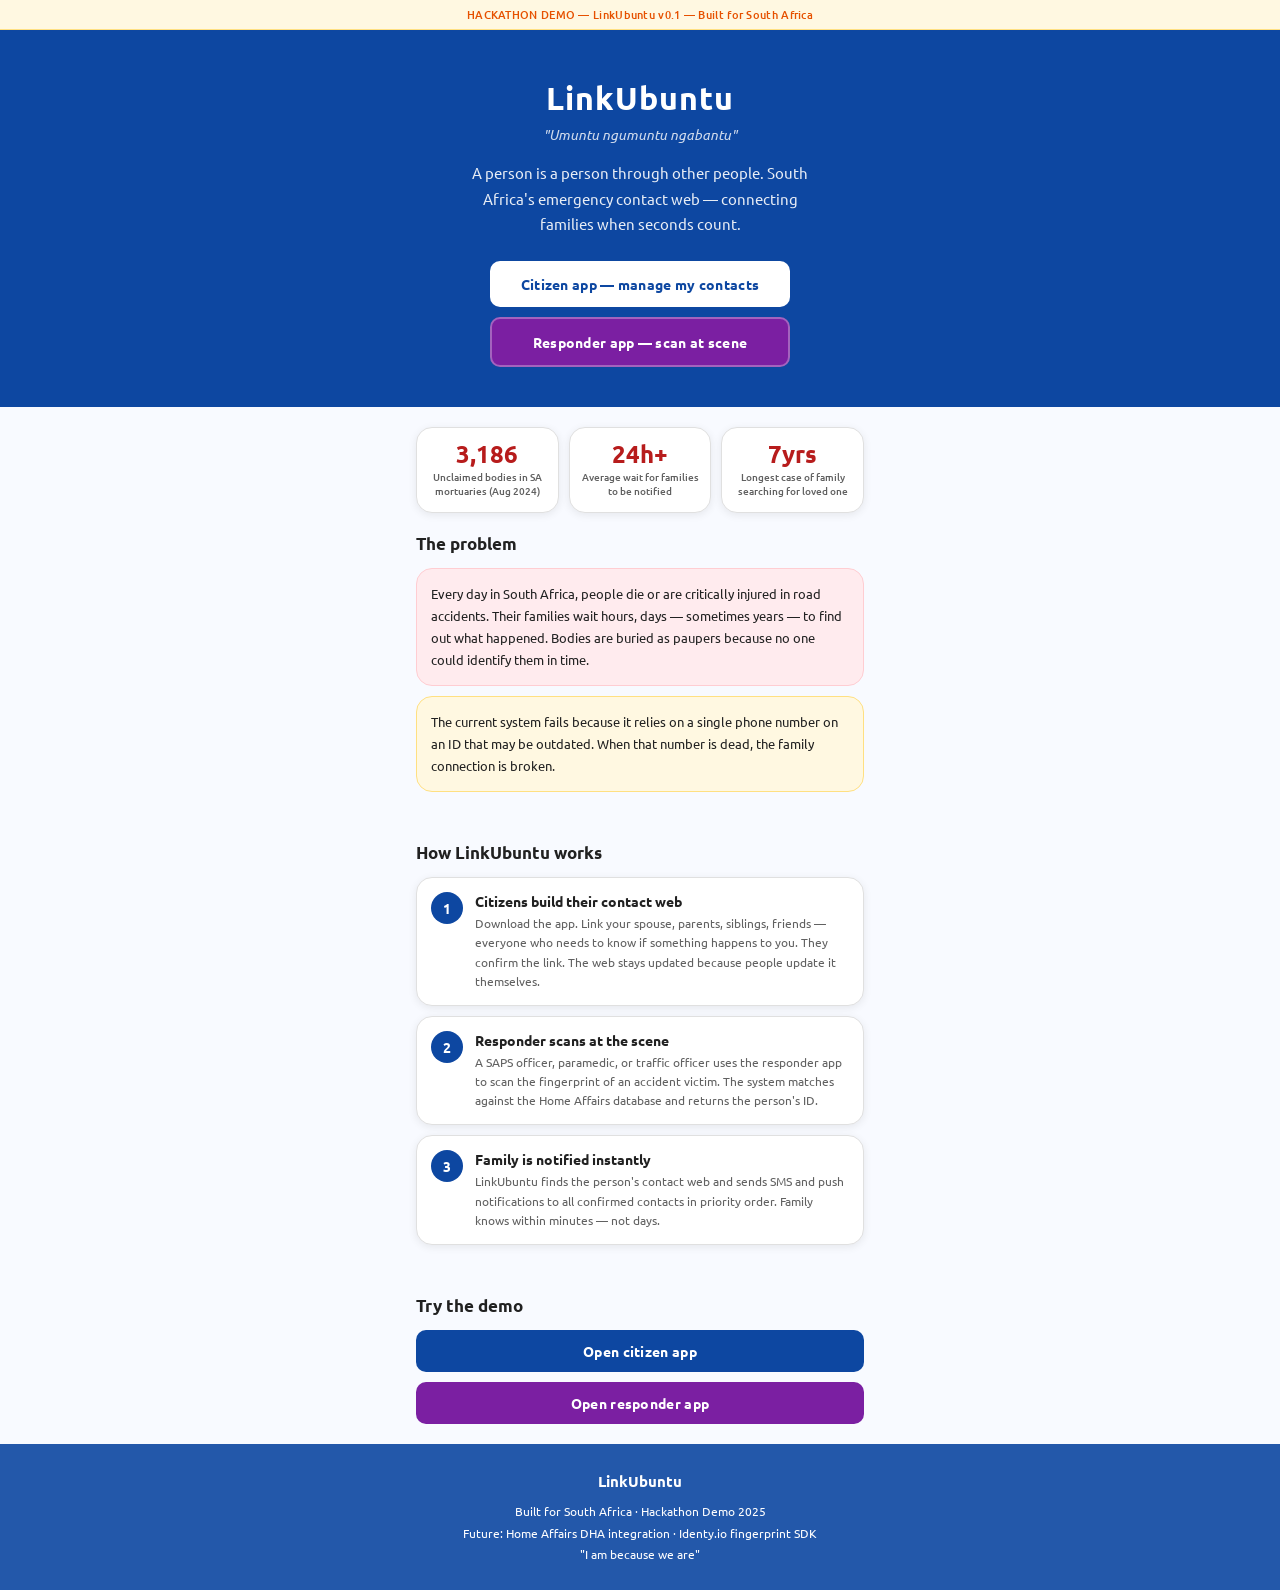
==== index.html @ 0acf1486 "Add files via upload" ====
<!DOCTYPE html>
<html lang="en">
<head>
  <meta charset="UTF-8"/>
  <meta name="viewport" content="width=device-width, initial-scale=1.0"/>
  <title>LinkUbuntu — Emergency Contact Web</title>
  <link rel="stylesheet" href="css/style.css"/>
  <style>
    .hero {
      background: var(--blue);
      color: white;
      padding: 48px 20px 40px;
      text-align: center;
    }
    .hero-logo {
      font-size: 32px; font-weight: 700;
      letter-spacing: 1px; margin-bottom: 6px;
    }
    .hero-ubuntu {
      font-size: 14px; opacity: 0.8; font-style: italic;
      margin-bottom: 16px;
    }
    .hero-tagline {
      font-size: 15px; opacity: 0.9; line-height: 1.7;
      max-width: 360px; margin: 0 auto 24px;
    }
    .hero-btns {
      display: flex; flex-direction: column; gap: 10px;
      max-width: 300px; margin: 0 auto;
    }
    .hero-btn {
      display: block; padding: 14px;
      border-radius: var(--radius); font-size: 14px;
      font-weight: 700; text-decoration: none;
      font-family: 'Ubuntu', sans-serif;
      transition: opacity 0.2s, transform 0.1s;
      letter-spacing: 0.3px;
    }
    .hero-btn:active { transform: scale(0.97); }
    .hero-btn.citizen { background: white; color: var(--blue); }
    .hero-btn.responder { background: #7B1FA2; color: white; border: 2px solid rgba(255,255,255,0.3); }
    .stat-row {
      display: flex; gap: 10px; padding: 20px 16px 0;
      max-width: 480px; margin: 0 auto;
    }
    .stat-card {
      flex: 1; background: white; border: 1px solid var(--border);
      border-radius: var(--radius-lg); padding: 14px 10px;
      text-align: center; box-shadow: var(--shadow);
    }
    .stat-num { font-size: 24px; font-weight: 700; color: var(--red); line-height: 1; }
    .stat-label { font-size: 10px; color: var(--gray-mid); margin-top: 4px; line-height: 1.4; font-weight: 500; }
    .section { padding: 20px 16px; max-width: 480px; margin: 0 auto; }
    .section h2 { font-size: 17px; font-weight: 700; margin-bottom: 14px; color: var(--gray-dark); }
    .problem-card {
      background: var(--red-light); border: 1px solid #FFCDD2;
      border-radius: var(--radius-lg); padding: 14px;
      margin-bottom: 10px; font-size: 13px; line-height: 1.7;
      color: var(--gray-dark);
    }
    .step-card {
      background: white; border: 1px solid var(--border);
      border-radius: var(--radius-lg); padding: 14px;
      margin-bottom: 10px; display: flex; gap: 12px;
      box-shadow: var(--shadow);
    }
    .step-num {
      width: 32px; height: 32px; border-radius: 50%;
      background: var(--blue); color: white;
      display: flex; align-items: center; justify-content: center;
      font-weight: 700; font-size: 14px; flex-shrink: 0;
    }
    .step-text h3 { font-size: 14px; font-weight: 700; margin-bottom: 4px; }
    .step-text p { font-size: 12px; color: var(--gray-mid); line-height: 1.6; }
    .footer {
      background: var(--blue); color: white;
      padding: 24px 16px; text-align: center;
      font-size: 12px; opacity: 0.9; line-height: 1.8;
    }
    .footer strong { display: block; font-size: 15px; font-weight: 700; margin-bottom: 6px; }
  </style>
</head>
<body>

<div class="demo-banner">HACKATHON DEMO — LinkUbuntu v0.1 — Built for South Africa</div>

<div class="hero">
  <div class="hero-logo">LinkUbuntu</div>
  <div class="hero-ubuntu">"Umuntu ngumuntu ngabantu"</div>
  <div class="hero-tagline">A person is a person through other people. South Africa's emergency contact web — connecting families when seconds count.</div>
  <div class="hero-btns">
    <a href="citizen/" class="hero-btn citizen">Citizen app — manage my contacts</a>
    <a href="responder/" class="hero-btn responder">Responder app — scan at scene</a>
  </div>
</div>

<div class="stat-row">
  <div class="stat-card">
    <div class="stat-num">3,186</div>
    <div class="stat-label">Unclaimed bodies in SA mortuaries (Aug 2024)</div>
  </div>
  <div class="stat-card">
    <div class="stat-num">24h+</div>
    <div class="stat-label">Average wait for families to be notified</div>
  </div>
  <div class="stat-card">
    <div class="stat-num">7yrs</div>
    <div class="stat-label">Longest case of family searching for loved one</div>
  </div>
</div>

<div class="section">
  <h2>The problem</h2>
  <div class="problem-card">
    Every day in South Africa, people die or are critically injured in road accidents. Their families wait hours, days — sometimes years — to find out what happened. Bodies are buried as paupers because no one could identify them in time.
  </div>
  <div class="problem-card" style="background:var(--gold-light);border-color:#FFE082;">
    The current system fails because it relies on a single phone number on an ID that may be outdated. When that number is dead, the family connection is broken.
  </div>
</div>

<div class="section">
  <h2>How LinkUbuntu works</h2>
  <div class="step-card">
    <div class="step-num">1</div>
    <div class="step-text">
      <h3>Citizens build their contact web</h3>
      <p>Download the app. Link your spouse, parents, siblings, friends — everyone who needs to know if something happens to you. They confirm the link. The web stays updated because people update it themselves.</p>
    </div>
  </div>
  <div class="step-card">
    <div class="step-num">2</div>
    <div class="step-text">
      <h3>Responder scans at the scene</h3>
      <p>A SAPS officer, paramedic, or traffic officer uses the responder app to scan the fingerprint of an accident victim. The system matches against the Home Affairs database and returns the person's ID.</p>
    </div>
  </div>
  <div class="step-card">
    <div class="step-num">3</div>
    <div class="step-text">
      <h3>Family is notified instantly</h3>
      <p>LinkUbuntu finds the person's contact web and sends SMS and push notifications to all confirmed contacts in priority order. Family knows within minutes — not days.</p>
    </div>
  </div>
</div>

<div class="section">
  <h2>Try the demo</h2>
  <a href="citizen/" class="btn-primary" style="display:block;text-decoration:none;text-align:center;margin-bottom:10px;">Open citizen app</a>
  <a href="responder/" class="btn-primary responder" style="display:block;text-decoration:none;text-align:center;background:#7B1FA2;">Open responder app</a>
</div>

<div class="footer">
  <strong>LinkUbuntu</strong>
  Built for South Africa · Hackathon Demo 2025<br/>
  Future: Home Affairs DHA integration · Identy.io fingerprint SDK<br/>
  "I am because we are"
</div>

</body>
</html>
---- css/style.css ----
@import url('https://fonts.googleapis.com/css2?family=Ubuntu:wght@300;400;500;700&family=Ubuntu+Mono&display=swap');

:root {
  --blue: #0D47A1;
  --blue-mid: #1565C0;
  --blue-light: #E3F2FD;
  --blue-pale: #F0F7FF;
  --green: #1B5E20;
  --green-light: #E8F5E9;
  --gold: #F57F17;
  --gold-light: #FFF8E1;
  --red: #B71C1C;
  --red-light: #FFEBEE;
  --gray-dark: #212121;
  --gray-mid: #616161;
  --gray-light: #F5F5F5;
  --white: #FFFFFF;
  --border: #E0E0E0;
  --radius: 10px;
  --radius-lg: 16px;
  --shadow: 0 2px 8px rgba(0,0,0,0.08);
}

* { box-sizing: border-box; margin: 0; padding: 0; }

body {
  font-family: 'Ubuntu', sans-serif;
  background: #F8FAFF;
  color: var(--gray-dark);
  min-height: 100vh;
}

.ubuntu-badge {
  display: inline-flex;
  align-items: center;
  gap: 6px;
  background: var(--blue);
  color: white;
  font-size: 11px;
  font-weight: 500;
  padding: 3px 10px;
  border-radius: 20px;
  letter-spacing: 0.5px;
}

.screen { display: none; }
.screen.active { display: block; }

.topbar {
  background: var(--blue);
  color: white;
  padding: 14px 16px;
  display: flex;
  align-items: center;
  gap: 10px;
  position: sticky;
  top: 0;
  z-index: 10;
}
.topbar.responder { background: #7B1FA2; }
.topbar-title { font-size: 16px; font-weight: 700; flex: 1; letter-spacing: 0.3px; }
.topbar-sub { font-size: 11px; opacity: 0.8; margin-top: 2px; }
.back-btn { color: white; background: none; border: none; font-size: 13px; cursor: pointer; font-family: 'Ubuntu', sans-serif; padding: 0; }

.content { padding: 16px; max-width: 480px; margin: 0 auto; }

.field-label { font-size: 12px; color: var(--gray-mid); margin-bottom: 4px; font-weight: 500; }
.field-input {
  width: 100%;
  background: white;
  border: 1.5px solid var(--border);
  border-radius: var(--radius);
  padding: 10px 13px;
  font-size: 14px;
  color: var(--gray-dark);
  font-family: 'Ubuntu', sans-serif;
  margin-bottom: 12px;
  transition: border-color 0.2s;
}
.field-input:focus { outline: none; border-color: var(--blue); }
.field-input.active { border-color: var(--blue); }

.btn-primary {
  width: 100%;
  background: var(--blue);
  color: white;
  border: none;
  border-radius: var(--radius);
  padding: 12px;
  font-size: 14px;
  font-weight: 700;
  font-family: 'Ubuntu', sans-serif;
  cursor: pointer;
  margin-top: 4px;
  transition: background 0.2s, transform 0.1s;
  letter-spacing: 0.3px;
}
.btn-primary:hover { background: var(--blue-mid); }
.btn-primary:active { transform: scale(0.98); }
.btn-primary.responder { background: #7B1FA2; }
.btn-primary.responder:hover { background: #6A1B9A; }

.btn-secondary {
  width: 100%;
  background: white;
  color: var(--gray-mid);
  border: 1.5px solid var(--border);
  border-radius: var(--radius);
  padding: 10px;
  font-size: 13px;
  font-family: 'Ubuntu', sans-serif;
  cursor: pointer;
  margin-top: 8px;
  transition: border-color 0.2s;
}
.btn-secondary:hover { border-color: var(--blue); color: var(--blue); }

.divider { border: none; border-top: 1px solid var(--border); margin: 14px 0; }

.card {
  background: white;
  border: 1px solid var(--border);
  border-radius: var(--radius-lg);
  padding: 14px;
  margin-bottom: 10px;
  box-shadow: var(--shadow);
}

.avatar {
  width: 40px; height: 40px;
  border-radius: 50%;
  background: var(--blue-light);
  display: flex; align-items: center; justify-content: center;
  font-size: 14px; font-weight: 700; color: var(--blue);
  flex-shrink: 0;
}
.avatar.lg { width: 56px; height: 56px; font-size: 18px; }
.avatar.responder { background: #F3E5F5; color: #7B1FA2; }

.tag {
  font-size: 10px; font-weight: 700;
  padding: 3px 8px; border-radius: 20px;
  letter-spacing: 0.4px; text-transform: uppercase;
}
.tag-blue { background: var(--blue-light); color: var(--blue); }
.tag-green { background: var(--green-light); color: var(--green); }
.tag-gold { background: var(--gold-light); color: var(--gold); }
.tag-red { background: var(--red-light); color: var(--red); }

.priority-dot { width: 10px; height: 10px; border-radius: 50%; flex-shrink: 0; }

.otp-row { display: flex; gap: 8px; margin: 12px 0; }
.otp-box {
  flex: 1;
  background: white;
  border: 1.5px solid var(--border);
  border-radius: var(--radius);
  padding: 12px 4px;
  font-size: 20px; font-weight: 700;
  text-align: center;
  color: var(--gray-dark);
  font-family: 'Ubuntu Mono', monospace;
}
.otp-box.filled { border-color: var(--blue); color: var(--blue); }

.hint-text { font-size: 11px; color: var(--gray-mid); text-align: center; line-height: 1.6; margin: 8px 0; }
.demo-ids { font-size: 11px; color: var(--gray-mid); text-align: center; line-height: 2; }
.demo-ids span { color: var(--blue); cursor: pointer; font-weight: 500; text-decoration: underline; }

.scan-zone {
  background: #0D1B2A;
  border-radius: var(--radius-lg);
  padding: 24px;
  text-align: center;
  margin: 12px 0;
  position: relative;
  overflow: hidden;
  min-height: 200px;
  display: flex; flex-direction: column;
  align-items: center; justify-content: center; gap: 12px;
  cursor: pointer;
}
.scan-ring {
  width: 100px; height: 100px; border-radius: 50%;
  border: 2px solid rgba(124,77,255,0.6);
  display: flex; align-items: center; justify-content: center;
}
.scan-inner {
  width: 78px; height: 78px; border-radius: 50%;
  border: 1px solid rgba(124,77,255,0.4);
  display: flex; align-items: center; justify-content: center;
  font-size: 36px;
}
.scan-label { color: #90CAF9; font-size: 13px; font-weight: 500; }
.scan-progress { width: 100%; height: 4px; background: rgba(255,255,255,0.1); border-radius: 2px; overflow: hidden; }
.scan-fill { height: 100%; background: #7C4DFF; border-radius: 2px; transition: width 0.4s ease; }

@keyframes scanline { 0% { top: 15%; } 100% { top: 85%; } }
.scanning-line {
  position: absolute; left: 10%; width: 80%; height: 1px;
  background: rgba(124,77,255,0.7);
  animation: scanline 1.2s ease-in-out infinite alternate;
  display: none;
}

.contact-row {
  display: flex; align-items: center; gap: 10px;
  padding: 8px 0; border-bottom: 1px solid var(--border);
}
.contact-row:last-child { border-bottom: none; }

.match-banner {
  background: var(--green-light);
  border: 1px solid #A5D6A7;
  border-radius: var(--radius);
  padding: 10px 14px;
  display: flex; align-items: center; gap: 12px;
  margin-bottom: 12px;
}

.notif-item {
  background: var(--green-light);
  border: 1px solid #A5D6A7;
  border-radius: var(--radius);
  padding: 10px 12px;
  display: flex; align-items: center; gap: 10px;
  margin-bottom: 8px;
}

.demo-banner {
  background: var(--gold-light);
  border-bottom: 1px solid #FFE082;
  padding: 6px 16px;
  font-size: 11px;
  color: #E65100;
  text-align: center;
  font-weight: 500;
  letter-spacing: 0.3px;
}

.section-title {
  font-size: 13px; font-weight: 700; color: var(--gray-dark);
  margin-bottom: 10px; margin-top: 4px;
  text-transform: uppercase; letter-spacing: 0.5px;
}
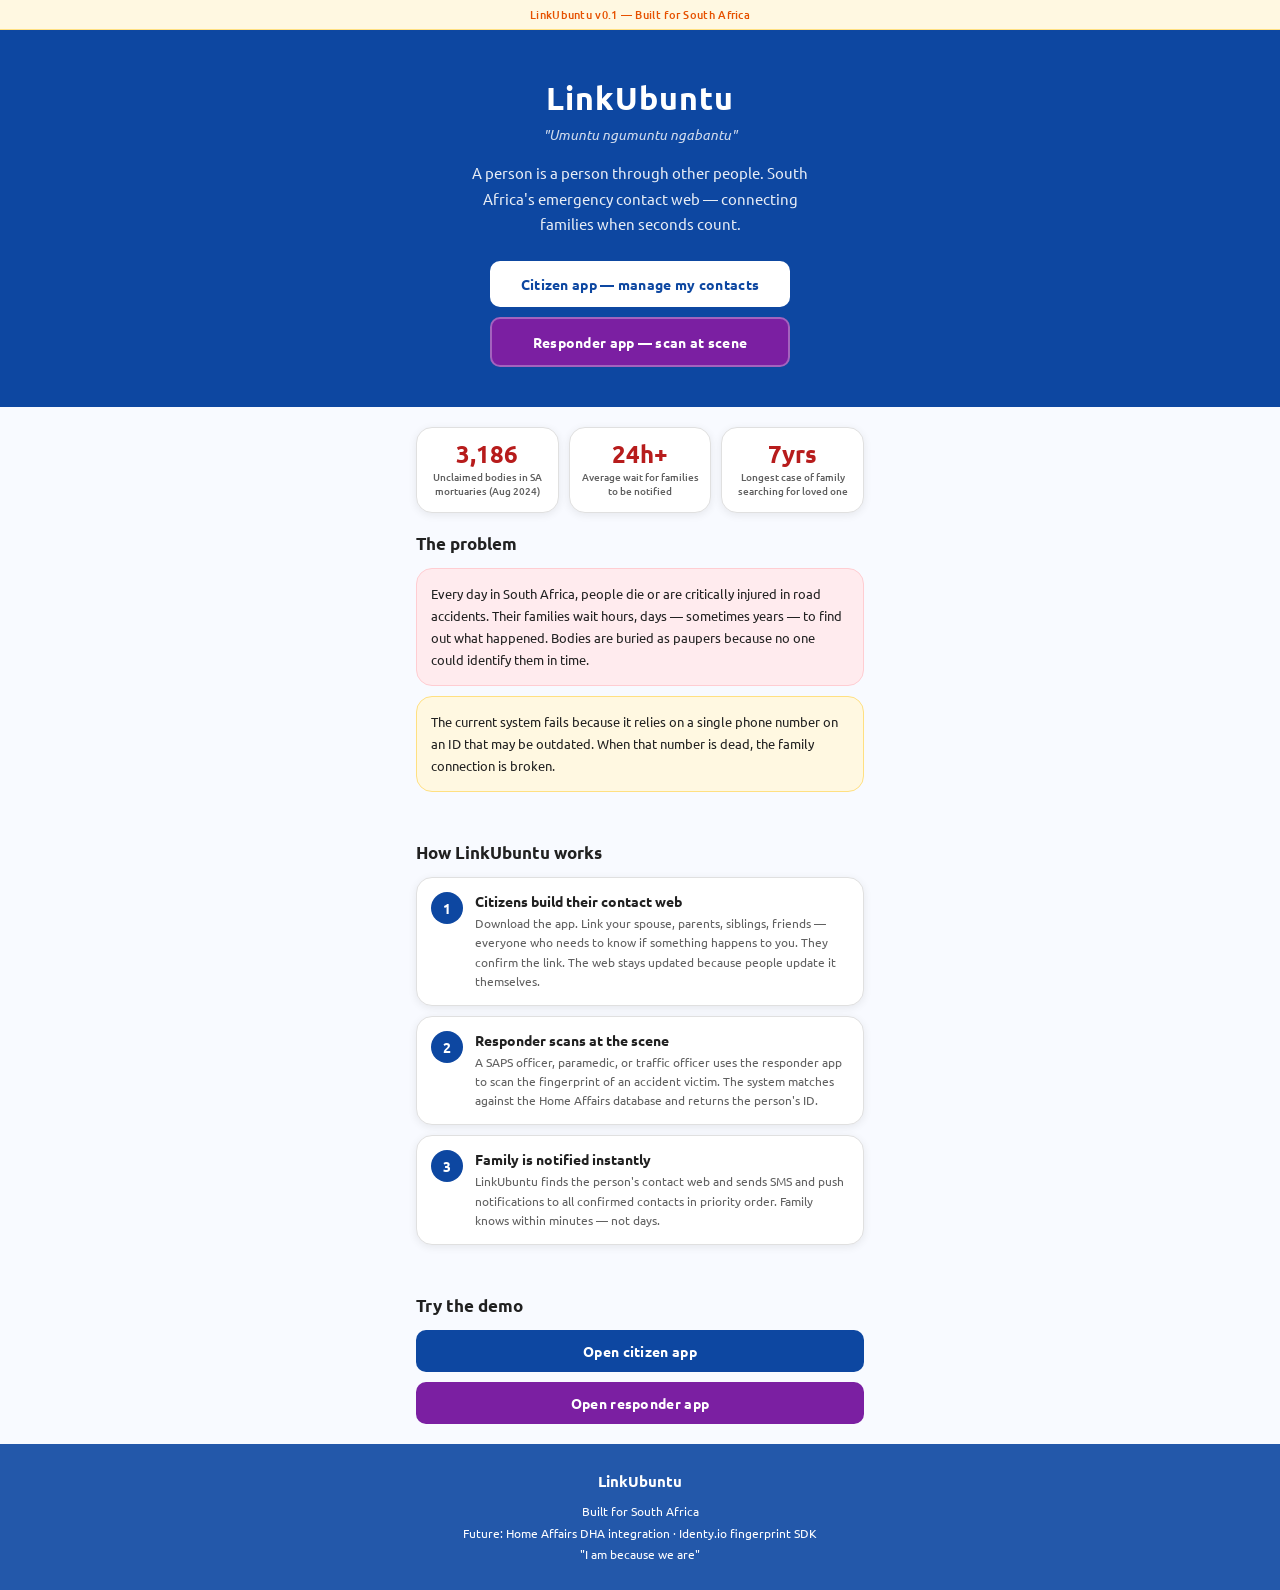
==== commit af207339: "Update demo banner and footer text Removed 'HACKATHON DEMO' from the banner and updated footer text." ====
--- a/index.html
+++ b/index.html
@@ -82,7 +82,7 @@
 </head>
 <body>
 
-<div class="demo-banner">HACKATHON DEMO — LinkUbuntu v0.1 — Built for South Africa</div>
+<div class="demo-banner">LinkUbuntu v0.1 — Built for South Africa</div>
 
 <div class="hero">
   <div class="hero-logo">LinkUbuntu</div>
@@ -152,7 +152,7 @@
 
 <div class="footer">
   <strong>LinkUbuntu</strong>
-  Built for South Africa · Hackathon Demo 2025<br/>
+  Built for South Africa<br/>
   Future: Home Affairs DHA integration · Identy.io fingerprint SDK<br/>
   "I am because we are"
 </div>
